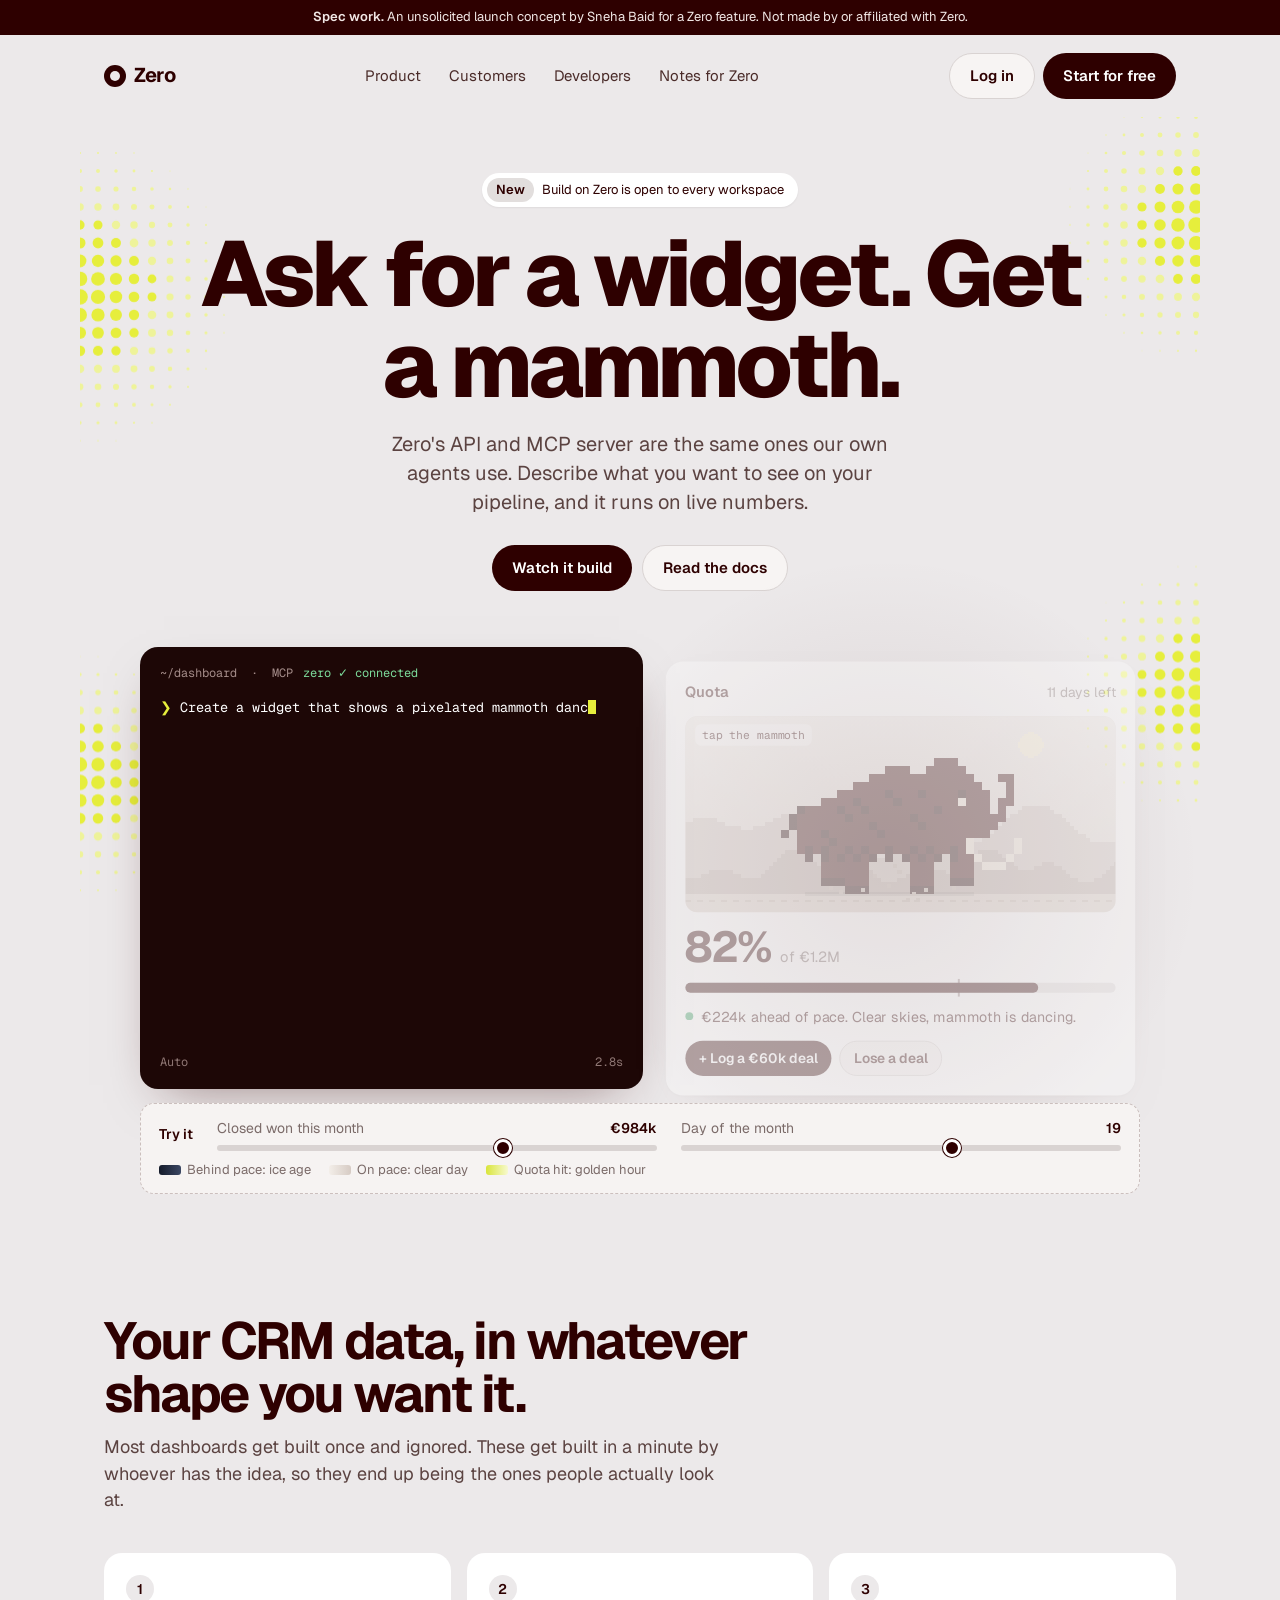
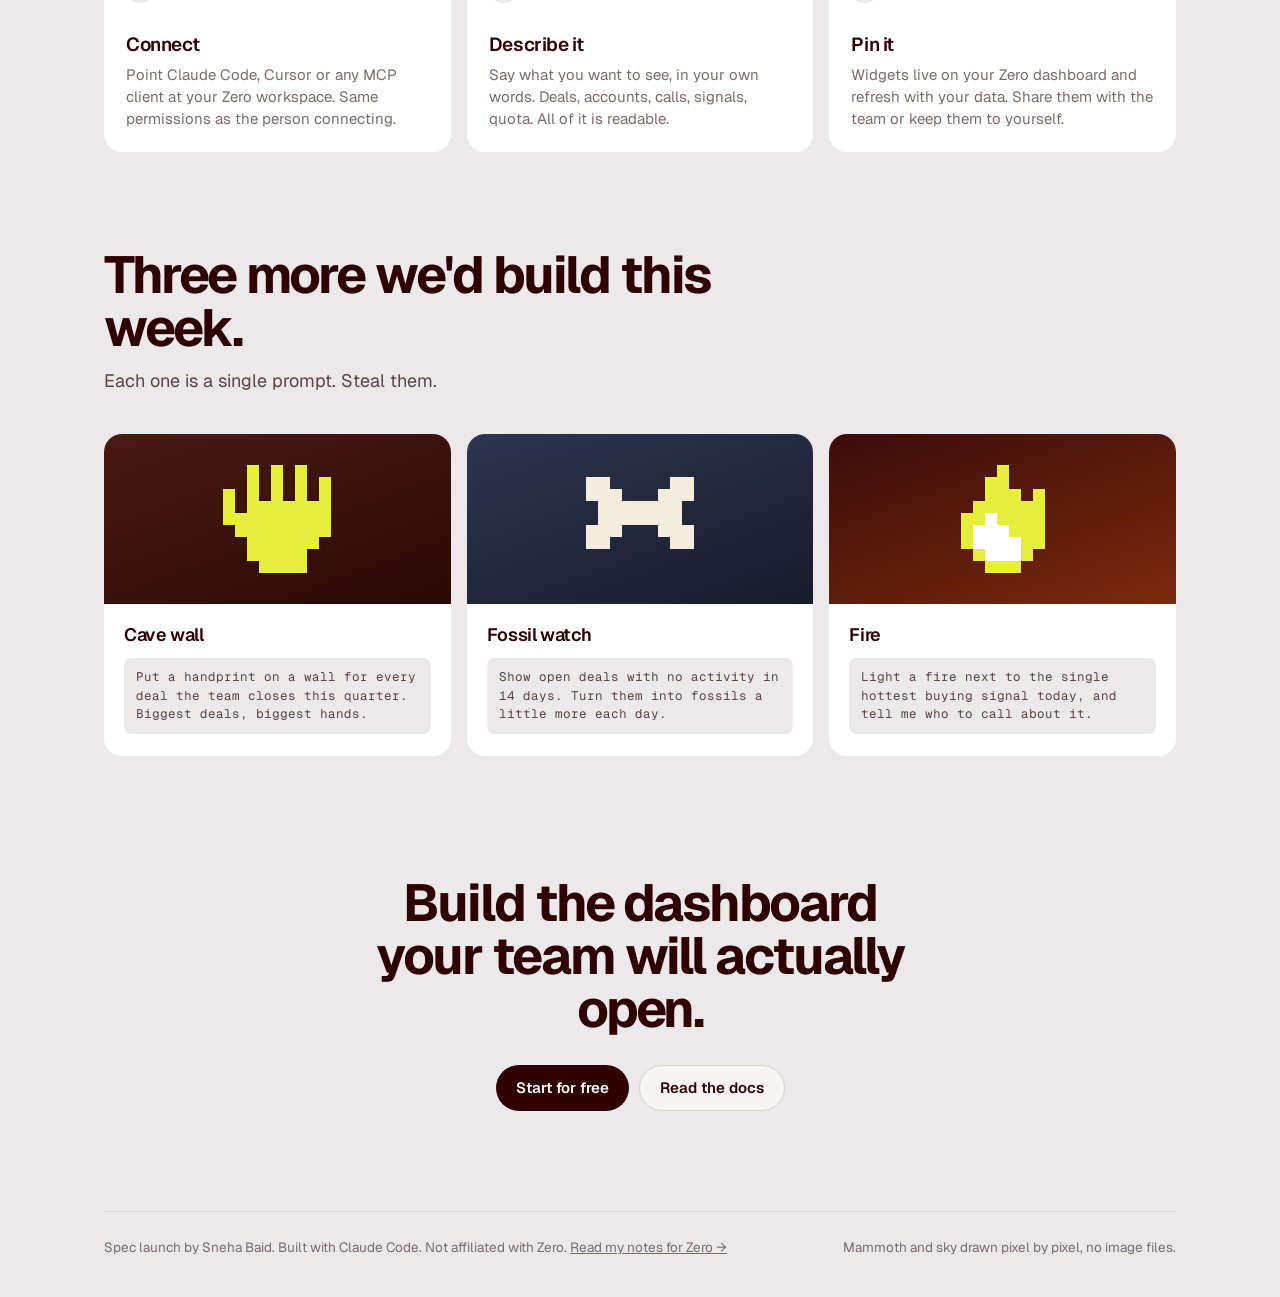
==== index.html @ 5573f895 "Build on Zero spec launch, notes page and brand-context kit Co-Authored-By: Claude Opus 5.5 <noreply" ====
<!doctype html>
<html lang="en">
<head>
<meta charset="utf-8">
<meta name="viewport" content="width=device-width, initial-scale=1">
<title>Build on Zero — spec launch</title>
<meta name="description" content="Unsolicited spec launch for Build on Zero by Sneha Baid. Not affiliated with Zero.">
<link rel="preconnect" href="https://fonts.googleapis.com">
<link rel="preconnect" href="https://fonts.gstatic.com" crossorigin>
<link href="https://fonts.googleapis.com/css2?family=Geist:wght@400;500;600;700;800&family=Geist+Mono:wght@400;500;700&display=swap" rel="stylesheet">
<link rel="stylesheet" href="brand-context/tokens.css">
<style>
  :root{
    --bg:var(--z-canvas,#ece9ea);
    --bg-deep:#e2dedd;
    --card:#ffffff;
    --ink:var(--z-brand-ink,#2e0000);
    --maroon:var(--z-brand-ink,#2e0000);
    --muted:#7b6b69;
    --line:#d9d3d2;
    --yellow:#e6ee3c;
    --green:#2f9e5b;
    --radius:18px;
    --glow:rgba(59,12,11,.10);
  }
  *{box-sizing:border-box;margin:0;padding:0}
  html{scroll-behavior:smooth}
  body{background:var(--bg);color:var(--ink);font-family:"Geist",system-ui,sans-serif;-webkit-font-smoothing:antialiased;line-height:1.45;overflow-x:hidden}
  a{color:inherit}
  .wrap{max-width:1120px;margin:0 auto;padding:0 24px}

  .spec{background:var(--maroon);color:#f1e7e5;font-size:13px;text-align:center;padding:8px 16px}
  .spec b{font-weight:600}

  nav{display:flex;align-items:center;justify-content:space-between;padding:18px 0}
  .logo{display:flex;align-items:center;gap:8px;font-weight:700;font-size:20px;letter-spacing:-.02em;text-decoration:none}
  .logo i{width:22px;height:22px;border-radius:50%;background:var(--ink);position:relative;display:inline-block}
  .logo i::after{content:"";position:absolute;inset:6px;border-radius:50%;background:var(--bg)}
  .nav-links{display:flex;gap:28px;font-size:15px;color:#4a2b29}
  .btn{display:inline-flex;align-items:center;gap:8px;border-radius:999px;padding:11px 20px;font-weight:600;font-size:15px;text-decoration:none;border:0;cursor:pointer;font-family:inherit;transition:transform .15s, background .2s}
  .btn:active{transform:scale(.97)}
  .btn:focus-visible{outline:3px solid var(--yellow);outline-offset:2px}
  .btn-dark{background:var(--maroon);color:#fff}
  .btn-dark:hover{background:#561614}
  .btn-light{background:#f7f4f3;color:var(--ink);border:1px solid var(--line)}
  .btn-sm{padding:8px 14px;font-size:14px}

  .hero{position:relative;padding:56px 0 24px;text-align:center}
  #dots{position:absolute;inset:0 -24px;width:calc(100% + 48px);height:100%;pointer-events:none;z-index:0}
  .hero > *:not(canvas){position:relative;z-index:1}
  .pill{display:inline-flex;gap:8px;align-items:center;background:#fff;border-radius:999px;padding:5px 14px 5px 5px;font-size:13px;box-shadow:0 1px 2px rgba(0,0,0,.06)}
  .pill span{background:var(--bg-deep);border-radius:999px;padding:3px 9px;font-weight:600}
  h1{font-size:clamp(44px,7.4vw,92px);line-height:.98;letter-spacing:-.045em;font-weight:800;margin:22px auto 0;max-width:14ch}
  .lede{font-size:clamp(17px,1.9vw,20px);color:#5b4341;max-width:40ch;margin:20px auto 0}
  .ctas{display:flex;gap:10px;justify-content:center;margin-top:28px;flex-wrap:wrap}

  /* demo */
  .demo{display:grid;grid-template-columns:1.05fr 1fr;gap:18px;margin:56px auto 0;max-width:1000px;text-align:left;position:relative}
  .demo::before{content:"";position:absolute;inset:-90px -60px;background:radial-gradient(closest-side at 72% 50%,var(--glow),transparent);z-index:-1;pointer-events:none}
  .term{background:#1d0706;color:#efe3e1;border-radius:var(--radius);padding:18px 20px;font-family:"Geist Mono",monospace;font-size:13.5px;min-height:360px;display:flex;flex-direction:column;box-shadow:0 20px 50px -24px rgba(59,12,11,.5)}
  .term-top{display:flex;align-items:center;gap:10px;color:#a48c89;font-size:12px;margin-bottom:16px}
  .term-top em{font-style:normal;color:#7ddc9b}
  .prompt{color:#fff;white-space:pre-wrap;min-height:4.5em}
  .prompt::before{content:"❯ ";color:var(--yellow)}
  .caret{display:inline-block;width:8px;height:1.05em;background:var(--yellow);vertical-align:-2px;animation:blink 1s steps(1) infinite}
  @keyframes blink{50%{opacity:0}}
  .steps{list-style:none;margin-top:14px;color:#c9b6b3}
  .steps li{opacity:0;transform:translateY(4px);transition:all .3s;padding:3px 0}
  .steps li.on{opacity:1;transform:none}
  .steps li::before{content:"✓  ";color:#7ddc9b}
  .steps li.think::before{content:"·  ";color:#a48c89}
  .term-foot{margin-top:auto;color:#8f7774;font-size:12px;padding-top:16px;display:flex;justify-content:space-between}

  .widget{background:var(--card);border-radius:var(--radius);padding:20px;display:flex;flex-direction:column;gap:14px;box-shadow:0 1px 2px rgba(0,0,0,.05),0 20px 50px -30px rgba(59,12,11,.35);opacity:.3;transform:translateY(10px) scale(.98);transition:opacity .6s, transform .6s cubic-bezier(.2,.8,.2,1)}
  .widget.on{opacity:1;transform:none}
  .w-head{display:flex;justify-content:space-between;align-items:baseline;font-size:14px;color:var(--muted)}
  .w-head b{color:var(--ink);font-weight:600;font-size:15px}
  .stage{border-radius:12px;height:200px;position:relative;overflow:hidden;cursor:pointer;outline:none;background:#e7dfd8}
  .stage:focus-visible{box-shadow:0 0 0 3px var(--yellow)}
  #scene{image-rendering:pixelated;width:100%;height:100%;display:block}
  .toot{position:absolute;font-family:"Geist Mono",monospace;font-weight:700;font-size:13px;background:#fff;color:var(--ink);padding:4px 8px;border:2px solid var(--ink);box-shadow:3px 3px 0 var(--ink);pointer-events:none;opacity:0;transform:translate(-50%,6px) scale(.8);transition:opacity .15s, transform .2s cubic-bezier(.3,1.6,.5,1);white-space:nowrap}
  .toot.show{opacity:1;transform:translate(-50%,0) scale(1)}
  .hint{position:absolute;left:10px;top:8px;font-size:11.5px;font-family:"Geist Mono",monospace;padding:3px 7px;border-radius:6px;background:rgba(255,255,255,.7);color:var(--ink);pointer-events:none;transition:opacity .4s}
  .nums{display:flex;align-items:baseline;gap:10px}
  .big{font-size:44px;font-weight:700;letter-spacing:-.04em;line-height:1;font-variant-numeric:tabular-nums}
  .of{color:var(--muted);font-size:15px}
  .bar{height:10px;background:var(--bg-deep);border-radius:99px;position:relative}
  .bar-fill{height:100%;border-radius:99px;background:var(--maroon);width:0;transition:width .5s cubic-bezier(.2,.8,.2,1)}
  .bar-fill.hit{background:linear-gradient(90deg,var(--maroon) 55%,#c9d12e)}
  .bar-pace{position:absolute;top:-4px;bottom:-4px;width:2px;background:var(--ink);opacity:.45;transition:left .3s}
  .status{font-size:14.5px;display:flex;align-items:center;gap:8px}
  .status i{width:8px;height:8px;border-radius:50%;background:var(--green);flex:none;transition:background .3s}
  .status.behind i{background:#6f7fa8}
  .status.hit i{background:var(--yellow);box-shadow:0 0 0 3px #f8fbc9}
  .w-actions{display:flex;gap:8px;flex-wrap:wrap}

  .try{max-width:1000px;margin:14px auto 0;background:#f6f3f2;border:1px dashed #cbbfbd;border-radius:14px;padding:14px 18px;display:grid;grid-template-columns:auto 1fr 1fr;gap:10px 24px;align-items:center;text-align:left;font-size:14px}
  .try strong{font-weight:600}
  .try label{display:flex;flex-direction:column;gap:6px;color:var(--muted)}
  .try label span{display:flex;justify-content:space-between}
  .try output{color:var(--ink);font-weight:600}
  input[type=range]{-webkit-appearance:none;appearance:none;width:100%;height:6px;border-radius:99px;background:var(--line);outline:none}
  input[type=range]::-webkit-slider-thumb{-webkit-appearance:none;width:18px;height:18px;border-radius:50%;background:var(--maroon);cursor:pointer;border:3px solid #fff;box-shadow:0 0 0 1px var(--maroon)}
  input[type=range]::-moz-range-thumb{width:14px;height:14px;border-radius:50%;background:var(--maroon);cursor:pointer;border:3px solid #fff}
  input[type=range]:focus-visible{box-shadow:0 0 0 3px var(--yellow)}
  .legend{grid-column:1/-1;display:flex;gap:18px;flex-wrap:wrap;color:var(--muted);font-size:13px}
  .legend span{display:inline-flex;align-items:center;gap:6px}
  .legend i{width:22px;height:10px;border-radius:3px;display:inline-block}

  section{padding:96px 0 0}
  h2{font-size:clamp(32px,4.4vw,52px);letter-spacing:-.04em;line-height:1.02;font-weight:700;max-width:18ch}
  .sub{color:#5b4341;font-size:18px;max-width:52ch;margin-top:14px}

  .how{display:grid;grid-template-columns:repeat(3,1fr);gap:16px;margin-top:40px}
  .how div{background:var(--card);border-radius:var(--radius);padding:22px}
  .how .n{display:inline-grid;place-items:center;width:28px;height:28px;border-radius:50%;background:var(--bg);font-weight:600;font-size:14px;margin-bottom:28px}
  .how h3{font-size:19px;letter-spacing:-.02em;font-weight:600}
  .how p{color:var(--muted);margin-top:6px;font-size:15px}

  .ideas{display:grid;grid-template-columns:repeat(3,1fr);gap:16px;margin-top:40px}
  .idea{background:var(--card);border-radius:var(--radius);overflow:hidden;display:flex;flex-direction:column;transition:transform .25s cubic-bezier(.2,.8,.2,1), box-shadow .25s}
  .idea:hover{transform:translateY(-4px);box-shadow:0 18px 40px -24px rgba(59,12,11,.45)}
  .idea .pic{height:170px;display:grid;place-items:center;transition:background .4s}
  .idea:nth-child(1) .pic{background:linear-gradient(160deg,#4a1a14,#2a0806)}
  .idea:nth-child(2) .pic{background:linear-gradient(160deg,#2e3550,#171b2b)}
  .idea:nth-child(3) .pic{background:linear-gradient(160deg,#3b0c0b,#7a2a0c)}
  .idea:hover .pic canvas{transform:scale(1.12) rotate(-4deg)}
  .idea canvas{image-rendering:pixelated;width:108px;height:108px;transition:transform .35s cubic-bezier(.3,1.6,.5,1)}
  .idea .txt{padding:18px 20px 22px}
  .idea h3{font-size:18px;letter-spacing:-.02em;font-weight:600}
  .idea code{display:block;margin-top:10px;font-family:"Geist Mono",monospace;font-size:12.5px;color:#5b4341;background:var(--bg);border-radius:8px;padding:10px 12px;line-height:1.5}

  .close{text-align:center;padding:120px 0 100px}
  .close h2{margin:0 auto;max-width:16ch}
  .close .ctas{margin-top:30px}

  footer{border-top:1px solid var(--line);padding:26px 0 40px;font-size:13.5px;color:var(--muted);display:flex;justify-content:space-between;gap:16px;flex-wrap:wrap}

  @media (max-width:860px){
    .nav-links{display:none}
    .demo{grid-template-columns:1fr}
    .term{min-height:0}
    .try{grid-template-columns:1fr}
    .how,.ideas{grid-template-columns:1fr}
    section{padding-top:72px}
  }
  @media (max-width:480px){
    .wrap{padding:0 16px}
    nav .btn-light{display:none}
    .stage{height:180px}
  }
  @media (prefers-reduced-motion:reduce){
    *{animation:none!important;transition:none!important}
  }
</style>
</head>
<body>

<div class="spec"><b>Spec work.</b> An unsolicited launch concept by Sneha Baid for a Zero feature. Not made by or affiliated with Zero.</div>

<div class="wrap">
  <nav>
    <a class="logo" href="#"><i></i>Zero</a>
    <div class="nav-links"><span>Product</span><span>Customers</span><span>Developers</span><a href="ideas.html" style="text-decoration:none">Notes for Zero</a></div>
    <div style="display:flex;gap:8px"><a class="btn btn-light" href="#">Log in</a><a class="btn btn-dark" href="#">Start for free</a></div>
  </nav>

  <header class="hero" id="hero">
    <canvas id="dots" aria-hidden="true"></canvas>
    <div class="pill"><span>New</span> Build on Zero is open to every workspace</div>
    <h1>Ask for a widget. Get a mammoth.</h1>
    <p class="lede">Zero's API and MCP server are the same ones our own agents use. Describe what you want to see on your pipeline, and it runs on live numbers.</p>
    <div class="ctas"><a class="btn btn-dark" href="#demo">Watch it build</a><a class="btn btn-light" href="#how">Read the docs</a></div>

    <div class="demo" id="demo">
      <div class="term" aria-label="Prompt being typed into a coding agent connected to Zero">
        <div class="term-top">~/dashboard &nbsp;·&nbsp; MCP <em>zero ✓ connected</em></div>
        <div class="prompt" id="prompt"><span id="typed"></span><span class="caret"></span></div>
        <ul class="steps" id="steps">
          <li class="think">Thinking</li>
          <li>Read this month's quota from Zero</li>
          <li>Pulled closed-won deals for November</li>
          <li>Worked out pace for day 19 of 30</li>
          <li>Drew a mammoth, lit the sky by pace</li>
          <li>Pinned widget to your dashboard</li>
        </ul>
        <div class="term-foot"><span>Auto</span><span id="elapsed">0.0s</span></div>
      </div>

      <div class="widget" id="widget" role="group" aria-label="Quota widget">
        <div class="w-head"><b>Quota</b><span id="daysLeft">11 days left</span></div>
        <div class="stage" id="stage" role="button" tabindex="0" aria-label="Pixel mammoth. Press to make it trumpet.">
          <canvas id="scene" width="200" height="100"></canvas>
          <div class="toot" id="toot">TOOT!</div>
          <div class="hint" id="hint">tap the mammoth</div>
        </div>
        <div class="nums"><span class="big" id="pct">82%</span><span class="of">of €1.2M</span></div>
        <div class="bar"><div class="bar-fill" id="fill"></div><div class="bar-pace" id="pace" title="Where you should be today"></div></div>
        <div class="status" id="status" aria-live="polite"><i></i><span id="statusText"></span></div>
        <div class="w-actions">
          <button class="btn btn-dark btn-sm" id="deal">+ Log a €60k deal</button>
          <button class="btn btn-light btn-sm" id="reset">Lose a deal</button>
        </div>
      </div>
    </div>

    <div class="try">
      <strong>Try it</strong>
      <label><span>Closed won this month <output id="wonOut">€984k</output></span><input type="range" id="won" min="0" max="1500" step="12" value="984"></label>
      <label><span>Day of the month <output id="dayOut">19</output></span><input type="range" id="day" min="1" max="30" value="19"></label>
      <div class="legend">
        <span><i style="background:linear-gradient(90deg,#141a2a,#3b4763)"></i>Behind pace: ice age</span>
        <span><i style="background:linear-gradient(90deg,#f3eee9,#d6cbc4)"></i>On pace: clear day</span>
        <span><i style="background:linear-gradient(90deg,#d9e53a,#f7f9cf)"></i>Quota hit: golden hour</span>
      </div>
    </div>
  </header>

  <section id="how">
    <h2>Your CRM data, in whatever shape you want it.</h2>
    <p class="sub">Most dashboards get built once and ignored. These get built in a minute by whoever has the idea, so they end up being the ones people actually look at.</p>
    <div class="how">
      <div><span class="n">1</span><h3>Connect</h3><p>Point Claude Code, Cursor or any MCP client at your Zero workspace. Same permissions as the person connecting.</p></div>
      <div><span class="n">2</span><h3>Describe it</h3><p>Say what you want to see, in your own words. Deals, accounts, calls, signals, quota. All of it is readable.</p></div>
      <div><span class="n">3</span><h3>Pin it</h3><p>Widgets live on your Zero dashboard and refresh with your data. Share them with the team or keep them to yourself.</p></div>
    </div>
  </section>

  <section>
    <h2>Three more we'd build this week.</h2>
    <p class="sub">Each one is a single prompt. Steal them.</p>
    <div class="ideas">
      <div class="idea"><div class="pic"><canvas data-sprite="hand" width="9" height="9"></canvas></div><div class="txt"><h3>Cave wall</h3><code>Put a handprint on a wall for every deal the team closes this quarter. Biggest deals, biggest hands.</code></div></div>
      <div class="idea"><div class="pic"><canvas data-sprite="bone" width="9" height="9"></canvas></div><div class="txt"><h3>Fossil watch</h3><code>Show open deals with no activity in 14 days. Turn them into fossils a little more each day.</code></div></div>
      <div class="idea"><div class="pic"><canvas data-sprite="fire" width="9" height="9"></canvas></div><div class="txt"><h3>Fire</h3><code>Light a fire next to the single hottest buying signal today, and tell me who to call about it.</code></div></div>
    </div>
  </section>

  <div class="close">
    <h2>Build the dashboard your team will actually open.</h2>
    <div class="ctas"><a class="btn btn-dark" href="#">Start for free</a><a class="btn btn-light" href="#">Read the docs</a></div>
  </div>

  <footer>
    <span>Spec launch by Sneha Baid. Built with Claude Code. Not affiliated with Zero. <a href="ideas.html">Read my notes for Zero →</a></span>
    <span>Mammoth and sky drawn pixel by pixel, no image files.</span>
  </footer>
</div>

<script>
(() => {
  const reduce = matchMedia('(prefers-reduced-motion: reduce)').matches;

  /* ---------- colour helpers ---------- */
  const hx = h => [1,3,5].map(i => parseInt(h.slice(i,i+2),16));
  const mix = (a,b,t) => a.map((v,i) => Math.round(v + (b[i]-v)*t));
  const css = (c,a=1) => a===1 ? `rgb(${c})` : `rgba(${c},${a})`;
  const clamp = (v,a,b) => Math.max(a, Math.min(b, v));

  // three grades: ice age (behind), clear day (on pace), golden hour (quota hit)
  const GRADES = [
    {skyT:'#121828', skyB:'#3b4763', far:'#56638a', near:'#232c47', ground:'#dfe5ee', groundD:'#b9c3d4', M:'#5b3b47', D:'#382331', T:'#c9d0dc', E:'#e9eef6', glow:'#4a5a8c', ga:.38},
    {skyT:'#f3eee9', skyB:'#e4dbd3', far:'#d3c7c0', near:'#bfb0a8', ground:'#ddd2c8', groundD:'#c7b9ad', M:'#3b0c0b', D:'#220504', T:'#f4ecdc', E:'#f4ecdc', glow:'#3b0c0b', ga:.10},
    {skyT:'#d4e035', skyB:'#f8faD4', far:'#c0ca38', near:'#a2ab27', ground:'#efe9c6', groundD:'#d8d09c', M:'#3b0c0b', D:'#1c0403', T:'#fffbe8', E:'#fffbe8', glow:'#e6ee3c', ga:.5}
  ].map(g => Object.fromEntries(Object.entries(g).map(([k,v]) => [k, typeof v==='string' ? hx(v) : v])));
  function gradeAt(g){
    const i = g < 1 ? 0 : 1, t = clamp(g - i, 0, 1), A = GRADES[i], B = GRADES[i+1], o = {};
    for(const k in A) o[k] = typeof A[k]==='number' ? A[k] + (B[k]-A[k])*t : mix(A[k], B[k], t);
    return o;
  }

  /* ---------- mammoth sprite ---------- */
  const W = 30, H = 20;
  const BODY = [
    "...................MMM",
    ".............MMM..MMMMM",
    "...........MMMMMMMMMMMMM",
    ".........MMMMMMMMMMMMMMMM",
    ".......MMMMMMMMMMMMMMMMMMM",
    ".....MMMMMMMMMMMMMMMMMMMMM",
    "...MMMMMMMMMMMMMMMMMMMMMMM",
    "..MMMMMMMMMMMMMMMMMMMMMMMM",
    "..MMMMMMMMMMMMMMMMMMMMMMMM",
    "..MMMMMMMMMMMMMMMMMMMMMMM",
    "..MMMMMMMMMMMMMMMMMMMMMM",
    "..MDMDMMDMDMMDMMDMDMMDM",
  ];
  const HAIR = [[5,9],[6,10],[4,13],[5,14],[6,7],[7,8],[7,16],[8,17],[4,17],[8,11],[9,12],[6,19],[9,5],[10,6]];
  const FRINGE = [3,5,7,9,11,13,15,17,19,21];
  const TRUNK = {
    down:[[9,24],[9,25],[10,24],[10,25],[11,24],[11,25],[12,25],[13,25],[14,25],[15,25],[15,26],[14,27]],
    up:[[9,24],[9,25],[8,25],[8,26],[7,26],[7,27],[6,27],[5,27],[5,28],[4,28],[3,28],[2,28],[2,27]],
    sad:[[9,24],[9,25],[10,24],[10,25],[11,24],[11,25],[12,25],[13,25],[14,25],[15,25],[16,25],[16,26]]
  };
  const TUSK = [[10,23],[11,23],[12,24],[13,25],[13,26],[13,27],[12,28],[11,29],[10,29]];
  const LEGS = [4,8,16,20];

  function frame(mode, f, trumpet){
    const g = Array.from({length:H}, () => Array(W).fill('.'));
    const set = (r,c,v) => { if(r>=0&&r<H&&c>=0&&c<W) g[r][c]=v; };
    const moving = mode!=='rest' || trumpet;
    LEGS.forEach((c,i) => {
      const lifted = moving && ((f===0 && (i===0||i===3)) || (f===2 && (i===1||i===2)));
      const bottom = lifted ? 15 : 16, shift = lifted ? 1 : 0;
      for(let r=12;r<=bottom;r++) for(let k=0;k<3;k++) set(r, c+k+shift, r===bottom?'D':'M');
    });
    BODY.forEach((row,r) => [...row].forEach((ch,c) => { if(ch!=='.') set(r,c,ch); }));
    HAIR.forEach(([r,c]) => set(r,c,'D'));
    FRINGE.forEach(c => set(12,c,'D'));
    set(6,2,'D'); set(7,1,'D'); set(8,1,'D'); set(9,0,'D');
    const t = trumpet ? TRUNK.up : mode==='rest' ? TRUNK.sad : (f===0||f===2) ? TRUNK.up : TRUNK.down;
    t.forEach(([r,c]) => set(r,c,'M'));
    TUSK.forEach(([r,c]) => set(r,c,'T'));
    if(mode==='rest' && !trumpet){ set(5,21,'D'); set(5,22,'D'); }
    else { set(5,22,'E'); set(4,22,'D'); }
    return g;
  }

  /* ---------- scene ---------- */
  const stage = document.getElementById('stage'), cv = document.getElementById('scene'), ctx = cv.getContext('2d');
  const tootEl = document.getElementById('toot'), hint = document.getElementById('hint');
  const CELL = 4;
  let SW = 200, SH = 100, GY = 90, mx = 0, mxT = 0;
  let mode = 'dance', fi = 0, last = 0, g = 1, gT = 1;
  let dust = [], snow = [], coins = [], sparks = [], trumpetAt = -1e9;
  const STARS = Array.from({length:40}, (_,i) => ({x:(i*73.13)%1, y:((i*41.7)%1)*.55, p:i*1.7}));

  function resize(){
    const r = stage.getBoundingClientRect();
    SW = Math.max(120, Math.round(r.width/2)); SH = Math.max(70, Math.round(r.height/2));
    cv.width = SW; cv.height = SH; GY = SH - 9;
  }
  new ResizeObserver(() => { resize(); draw(performance.now()); }).observe(stage);
  let sceneOn = true;
  new IntersectionObserver(es => { sceneOn = es[0].isIntersecting; }).observe(stage);
  resize();

  const ridge = (x, a, b, c, d, e) => Math.round((a + b*Math.sin(x*c) + d*Math.sin(x*e + 1.3)) / 2) * 2;
  function pixDisc(cx, cy, r, col){
    ctx.fillStyle = col;
    for(let y=-r;y<=r;y++) for(let x=-r;x<=r;x++) if(x*x+y*y <= r*r+r*.6) ctx.fillRect(Math.round(cx+x), Math.round(cy+y), 1, 1);
  }
  const mammothX = () => Math.round(SW/2 - 15*CELL);
  const mammothTop = () => GY - 17*CELL;

  function draw(t){
    const G = gradeAt(g);
    // sky
    const sky = ctx.createLinearGradient(0,0,0,GY);
    sky.addColorStop(0, css(G.skyT)); sky.addColorStop(1, css(G.skyB));
    ctx.fillStyle = sky; ctx.fillRect(0,0,SW,SH);
    // stars
    const night = clamp(1-g, 0, 1);
    if(night > .02) STARS.forEach(s => { const a = night * (.5 + .5*Math.sin(t/500 + s.p)); ctx.fillStyle = `rgba(255,255,255,${a})`; ctx.fillRect(Math.round(s.x*SW), Math.round(s.y*SH), 1, 1); });
    // moon / sun
    const bx = SW*.8 - mx*2, by = 14 + 8*night - (g>1 ? (g-1)*4 : 0);
    if(night > .02){ ctx.globalAlpha = night; pixDisc(bx, by, 6, '#eef2f8'); ctx.fillStyle='#c9d0dc'; ctx.fillRect(Math.round(bx-2),Math.round(by-1),2,2); ctx.fillRect(Math.round(bx+2),Math.round(by+2),1,1); ctx.globalAlpha = 1; }
    const day = clamp(g, 0, 1), gold = clamp(g-1, 0, 1);
    if(day > .02){
      ctx.globalAlpha = day;
      if(gold > .02){
        ctx.fillStyle = `rgba(255,255,255,${.5*gold})`;
        for(let k=0;k<12;k++){ const a = k/12*Math.PI*2 + t/2400, rr = 11 + 2*Math.sin(t/300+k); ctx.fillRect(Math.round(bx+Math.cos(a)*rr), Math.round(by+Math.sin(a)*rr), 2, 2); }
      }
      pixDisc(bx, by, 6 + 2*gold, gold > .5 ? '#ffffff' : '#fff6d8');
      ctx.globalAlpha = 1;
    }
    // golden halftone burst behind mammoth
    if(gold > .02){
      const cx = SW/2, cy = mammothTop() + 30;
      for(let y=2;y<GY;y+=6) for(let x=2;x<SW;x+=6){
        const d = Math.hypot(x-cx, y-cy), r = (2.6 - d/38 + Math.sin(t/170 - d/9)*.8) * gold;
        if(r > .35){ ctx.fillStyle = 'rgba(255,255,255,.75)'; ctx.fillRect(Math.round(x-r), Math.round(y-r), Math.ceil(r*2), Math.ceil(r*2)); }
      }
    }
    // mountains with parallax
    ctx.fillStyle = css(G.far);
    for(let x=0;x<SW;x+=2){ const h = ridge(x + mx*4, 30, 9, .045, 6, .11); ctx.fillRect(x, GY-h, 2, h); }
    // snow caps on far ridge at night
    if(night > .3){ ctx.fillStyle = `rgba(233,238,246,${(night-.3)*1.2})`; for(let x=0;x<SW;x+=2){ const h = ridge(x + mx*4, 30, 9, .045, 6, .11); if(h > 34) ctx.fillRect(x, GY-h, 2, 2); } }
    ctx.fillStyle = css(G.near);
    for(let x=0;x<SW;x+=2){ const h = ridge(x + mx*9 + 50, 14, 5, .07, 4, .19); ctx.fillRect(x, GY-h, 2, h); }
    // ground
    ctx.fillStyle = css(G.ground); ctx.fillRect(0, GY, SW, SH-GY);
    ctx.fillStyle = css(G.groundD); for(let x=(Math.round(-mx*12)%6+6)%6;x<SW;x+=6) ctx.fillRect(x, GY+3, 3, 1);

    // mammoth
    const now = t, tp = (now - trumpetAt) / 700, trumpet = tp >= 0 && tp < 1;
    const grid = frame(mode, trumpet ? (Math.floor(tp*6)%2 ? 2 : 0) : fi, trumpet);
    const bob = trumpet ? -Math.round(Math.sin(tp*Math.PI)*6) : (mode!=='rest' ? (fi%2) : (Math.sin(t/700) > 0 ? 1 : 0));
    const ox = mammothX(), oy = mammothTop() + bob;
    // shadow
    ctx.fillStyle = 'rgba(0,0,0,.12)'; ctx.fillRect(ox+3*CELL, GY-1, 21*CELL, 2);
    const pal = {M:css(G.M), D:css(G.D), T:css(G.T), E:css(G.E)};
    for(let r=0;r<H;r++) for(let c=0;c<W;c++){ const v = grid[r][c]; if(v==='.') continue; ctx.fillStyle = pal[v]; ctx.fillRect(ox + c*CELL, oy + r*CELL, CELL, CELL); }
    // rim light: warm on golden, cool on night
    const rim = gold > .02 ? `rgba(255,251,200,${.7*gold})` : night > .2 ? `rgba(180,200,240,${.5*night})` : null;
    if(rim){ ctx.fillStyle = rim; for(let c=0;c<W;c++){ for(let r=0;r<12;r++){ if(grid[r][c]==='M'||grid[r][c]==='D'){ ctx.fillRect(ox+c*CELL, oy+r*CELL, CELL, 1); break; } } } }

    // particles
    dust = dust.filter(p => (p.life -= 1) > 0);
    dust.forEach(p => { p.x += p.vx; p.y += p.vy; p.vy += .04; ctx.fillStyle = css(gold > .5 ? [255,255,255] : G.groundD); ctx.fillRect(Math.round(p.x), Math.round(p.y), 2, 2); });
    snow.forEach(s => { s.y += s.v; s.x += Math.sin(t/600 + s.p)*.15 - mx*.05; });
    snow = snow.filter(s => s.y < GY);
    ctx.fillStyle = `rgba(255,255,255,${.9*clamp(night*1.3,0,1)})`;
    snow.forEach(s => ctx.fillRect(Math.round(s.x), Math.round(s.y), s.s, s.s));
    coins.forEach(c => {
      const p = clamp((t - c.t0) / 520, 0, 1); c.y = -6 + (mammothTop() + 2*CELL + 6) * p * p;
      ctx.fillStyle = '#8a8f16'; ctx.fillRect(Math.round(c.x)-3, Math.round(c.y)-3, 6, 6);
      ctx.fillStyle = '#e6ee3c'; ctx.fillRect(Math.round(c.x)-2, Math.round(c.y)-3, 4, 6); ctx.fillRect(Math.round(c.x)-3, Math.round(c.y)-2, 6, 4);
      ctx.fillStyle = '#fffbe0'; ctx.fillRect(Math.round(c.x)-1, Math.round(c.y)-2, 1, 2);
    });
    const landY = mammothTop() + 2*CELL;
    coins = coins.filter(c => { if(c.y >= landY){ c.done(); burst(c.x, landY, '#e6ee3c', 14); return false; } return true; });
    sparks = sparks.filter(p => (p.life -= 1) > 0);
    sparks.forEach(p => { p.x += p.vx; p.y += p.vy; p.vy += .06; ctx.fillStyle = p.c; ctx.fillRect(Math.round(p.x), Math.round(p.y), 2, 2); });
  }

  function burst(x, y, c, n){ for(let i=0;i<n;i++){ const a = Math.random()*Math.PI*2, v = .6 + Math.random()*1.6; sparks.push({x, y, vx:Math.cos(a)*v, vy:Math.sin(a)*v - 1, life:30 + Math.random()*20, c}); } }

  function tick(t){
    const speed = mode==='hit' ? 130 : mode==='dance' ? 190 : 900;
    if(t - last > speed){
      last = t; fi = (fi+1)%4;
      if(mode!=='rest' && (fi===1||fi===3)) for(let i=0;i<(mode==='hit'?5:3);i++) dust.push({x:mammothX() + (4+Math.random()*20)*CELL, y:GY-1, vx:(Math.random()-.5)*1.4, vy:-Math.random()*1.4, life:22});
    }
    const dt = Math.min(1000, t - (tick.prev || t)); tick.prev = t;
    g += (gT - g) * (1 - Math.exp(-dt/280)); mx += (mxT - mx) * (1 - Math.exp(-dt/180));
    const night = clamp(1-g, 0, 1);
    if(Math.random() < night*1.4) snow.push({x:Math.random()*SW, y:-2, v:.25 + Math.random()*.45, s:Math.random()<.25?2:1, p:Math.random()*9});
    if(sceneOn){ applyGlow(); draw(t); }
    requestAnimationFrame(tick);
  }

  function applyGlow(){
    const G = gradeAt(g);
    document.documentElement.style.setProperty('--glow', css(G.glow, G.ga));
  }

  /* ---------- quota logic ---------- */
  const QUOTA = 1200, DAYS = 30;
  const won = document.getElementById('won'), day = document.getElementById('day');
  const pctEl = document.getElementById('pct');
  let shownPct = 82;
  function update(){
    const w = +won.value, d = +day.value;
    const pct = w / QUOTA, pace = d / DAYS, expected = QUOTA * pace, ratio = expected ? w/expected : 1;
    document.getElementById('wonOut').textContent = w>=1000 ? '€'+(w/1000).toFixed(2).replace(/0$/,'')+'M' : '€'+w+'k';
    document.getElementById('dayOut').textContent = d;
    const fill = document.getElementById('fill');
    fill.style.width = Math.min(100,pct*100)+'%';
    fill.classList.toggle('hit', pct >= 1);
    document.getElementById('pace').style.left = (pace*100)+'%';
    const left = DAYS - d;
    document.getElementById('daysLeft').textContent = left===0 ? 'Last day' : left + (left===1?' day left':' days left');
    const st = document.getElementById('status'), tx = document.getElementById('statusText');
    st.className = 'status';
    if(pct >= 1){ mode='hit'; gT = 2; st.classList.add('hit'); tx.textContent = 'Quota hit. Golden hour. The mammoth has lost all composure.'; }
    else if(w >= expected){ mode='dance'; gT = 1; tx.textContent = `€${Math.round(w-expected)}k ahead of pace. Clear skies, mammoth is dancing.`; }
    else { mode='rest'; gT = clamp((ratio - .55) / .45, 0, .85); st.classList.add('behind'); tx.textContent = `€${Math.round(expected-w)}k behind pace. Ice age. Mammoth is waiting for a deal.`; }
    stage.setAttribute('aria-label', `Pixel mammoth, ${mode==='rest'?'resting in the snow':mode==='hit'?'dancing in golden light':'dancing'}. Press to make it trumpet.`);
    countTo(Math.round(pct*100));
    if(reduce){ g = gT; applyGlow(); draw(performance.now()); }
  }
  let countRaf;
  function countTo(target){
    cancelAnimationFrame(countRaf);
    if(reduce){ shownPct = target; pctEl.textContent = target+'%'; return; }
    const step = () => { shownPct += (target - shownPct) * .18; if(Math.abs(target-shownPct) < .5) shownPct = target; pctEl.textContent = Math.round(shownPct)+'%'; if(shownPct !== target) countRaf = requestAnimationFrame(step); };
    step();
  }
  won.addEventListener('input', update); day.addEventListener('input', update);

  /* ---------- interactions ---------- */
  let tootTimer;
  function toot(text){
    trumpetAt = performance.now();
    tootEl.textContent = text;
    const sr = stage.getBoundingClientRect();
    tootEl.style.left = ((mammothX() + 28*CELL) / SW * 100) + '%';
    tootEl.style.top = Math.max(4, (mammothTop() - 6) / SH * sr.height - 10) + 'px';
    tootEl.classList.add('show'); clearTimeout(tootTimer);
    tootTimer = setTimeout(() => tootEl.classList.remove('show'), 900);
    burst(mammothX() + 28*CELL, mammothTop() + 2*CELL, gradeAt(g).ga > .3 && g < .5 ? '#eef2f8' : '#e6ee3c', 8);
    hint.style.opacity = 0;
    if(reduce) draw(performance.now());
  }
  const TOOTS = ['TOOT!', 'PAWOOO', 'toot toot', 'ROOOO'];
  let tn = 0;
  stage.addEventListener('click', () => toot(TOOTS[tn++ % TOOTS.length]));
  stage.addEventListener('keydown', e => { if(e.key==='Enter' || e.key===' '){ e.preventDefault(); toot(TOOTS[tn++ % TOOTS.length]); } });
  stage.addEventListener('pointermove', e => { const r = stage.getBoundingClientRect(); mxT = ((e.clientX - r.left) / r.width - .5) * 2; });
  stage.addEventListener('pointerleave', () => mxT = 0);

  document.getElementById('deal').addEventListener('click', () => {
    const commit = () => { won.value = Math.min(1500, +won.value + 60); update(); toot('+€60k'); };
    if(reduce){ commit(); return; }
    coins.push({x: mammothX() + 13*CELL + (Math.random()-.5)*20, y:-6, t0:performance.now(), done:commit});
    setTimeout(() => { coins = coins.filter(c => { if(c.t0 < performance.now() - 900){ c.done(); return false; } return true; }); }, 1000); // safety if frames stall
  });
  document.getElementById('reset').addEventListener('click', () => {
    won.value = Math.max(0, +won.value - 60); update();
    burst(mammothX() + 15*CELL, mammothTop(), '#9aa6c4', 10);
  });

  /* ---------- terminal typing ---------- */
  const PROMPT = "Create a widget that shows a pixelated mammoth dancing if I'm hitting my quota this month";
  const typed = document.getElementById('typed'), steps = [...document.querySelectorAll('#steps li')];
  const widget = document.getElementById('widget'), elapsed = document.getElementById('elapsed');
  let started = false;
  function run(){
    if(started) return; started = true;
    if(reduce){ typed.textContent = PROMPT; steps.forEach(s=>s.classList.add('on')); widget.classList.add('on'); elapsed.textContent='9.4s'; return; }
    let i = 0; const t0 = performance.now();
    const clock = setInterval(()=>{ elapsed.textContent = ((performance.now()-t0)/1000).toFixed(1)+'s'; }, 100);
    const type = setInterval(() => {
      typed.textContent = PROMPT.slice(0, ++i);
      if(i >= PROMPT.length){
        clearInterval(type);
        steps.forEach((s,k) => setTimeout(() => {
          s.classList.add('on');
          if(k===steps.length-1){ widget.classList.add('on'); clearInterval(clock); }
        }, 500 + k*650));
      }
    }, 28);
  }
  const io = new IntersectionObserver(es => es.forEach(e => { if(e.isIntersecting) run(); }), {threshold:.35});
  io.observe(document.getElementById('demo'));
  setTimeout(run, 4000); // fallback if the observer never fires

  /* ---------- small sprites ---------- */
  const C = {Y:'#e6ee3c', O:'#ffffff', T:'#f4ecdc'};
  const SPR = {
    hand:["..Y.Y.Y..","..Y.Y.Y.Y","Y.Y.Y.Y.Y","Y.YYYYYYY","YYYYYYYYY",".YYYYYYYY","..YYYYYY.","..YYYYY..","...YYYY.."],
    bone:[".........","TT.....TT","TTT...TTT",".TTTTTTT.",".TTTTTTT.","TTT...TTT","TT.....TT",".........","........."],
    fire:["....Y....","...YY....","...YYY.Y.","..YYYYYY.",".YYOYYYY.",".YOOOYYY.",".YOOOOYY.","..YOOOY..","...YYY..."]
  };
  document.querySelectorAll('canvas[data-sprite]').forEach(c => {
    const x = c.getContext('2d'), s = SPR[c.dataset.sprite];
    s.forEach((row,r) => [...row].forEach((ch,k) => { if(ch!=='.'){ x.fillStyle = C[ch]; x.fillRect(k,r,1,1); } }));
  });

  /* ---------- halftone clusters, reacting to the cursor ---------- */
  const hero = document.getElementById('hero');
  const dc = document.getElementById('dots'), dx = dc.getContext('2d');
  const clusters = [{x:.0,y:.16},{x:1,y:.1},{x:.0,y:.6},{x:1,y:.52}];
  let cur = {x:-999, y:-999}, curS = {x:-999, y:-999};
  hero.addEventListener('pointermove', e => { const r = dc.getBoundingClientRect(); cur = {x:e.clientX - r.left, y:e.clientY - r.top}; if(curS.x < -900) curS = {...cur}; });
  hero.addEventListener('pointerleave', () => cur = {x:-999, y:-999});
  let dotsOn = true;
  new IntersectionObserver(es => { dotsOn = es[0].isIntersecting; }).observe(hero);
  function dots(t){
    if(!dotsOn && !reduce){ requestAnimationFrame(dots); return; }
    const r = dc.getBoundingClientRect(), dpr = Math.min(2, devicePixelRatio||1);
    if(dc.width !== Math.round(r.width*dpr) || dc.height !== Math.round(r.height*dpr)){ dc.width = Math.round(r.width*dpr); dc.height = Math.round(r.height*dpr); }
    dx.setTransform(dpr,0,0,dpr,0,0); dx.clearRect(0,0,r.width,r.height);
    if(cur.x < -900){ curS.x += (-999 - curS.x)*.05; curS.y += (-999 - curS.y)*.05; } else { curS.x += (cur.x - curS.x)*.15; curS.y += (cur.y - curS.y)*.15; }
    const gap = 18;
    for(let y=0;y<r.height;y+=gap) for(let x=0;x<r.width;x+=gap){
      let m = 0;
      clusters.forEach((c,i) => { const d = Math.hypot(x-c.x*r.width, y-c.y*r.height); m = Math.max(m, 1 - d/(150 + 20*Math.sin(t/1400+i))); });
      const dc2 = Math.hypot(x-curS.x, y-curS.y), mc = Math.max(0, 1 - dc2/120) * .85;
      m = Math.max(m, mc);
      if(m>0.05){ dx.fillStyle = m>.55 ? '#e6ee3c' : '#eef39a'; dx.beginPath(); dx.arc(x,y, m*8, 0, 7); dx.fill(); }
    }
    if(!reduce) requestAnimationFrame(dots);
  }

  update();
  g = gT; applyGlow();
  if(reduce){ draw(0); dots(0); } else { requestAnimationFrame(tick); requestAnimationFrame(dots); }
})();
</script>
</body>
</html>
---- brand-context/tokens.css ----
/* zero-brand-context v0.1 (spec). Read from zero.inc :root on 20 Nov 2026.
   Drop this file into any project and every page, prototype or AI-built
   widget starts on brand without anyone pasting the guidelines. */
:root{
  --z-brand-ink:#2e0000;
  --z-canvas:#ece9ea;
  --z-product-canvas:#e7dfe3;
  --z-product-well:#c9d3e0;
  --z-sand:#c9b8a0;
  --z-void:#010101;
  --z-ink-on-dark:#f2efe8;
  --z-body:rgba(56,5,5,.68);
  --z-halftone:#e6ee3c; /* observed */

  --z-font-heading:"Geomanist","Geist",ui-sans-serif,sans-serif;
  --z-font-body:"Geist",ui-sans-serif,system-ui,sans-serif;
  --z-font-mono:"Geist Mono",ui-monospace,monospace;

  --z-radius-pill:999px;
  --z-radius-card:18px;
  --z-radius-inner:12px;

  --z-w-text:980px;
  --z-w-media:1200px;
  --z-ease-enter:linear(0, .01 0.8%, .065 2.5%, .172 4.8%, .308 7.6%, .447 10.9%, .574 14.6%, .68 18.6%, .766 23.1%, .834 27.9%, .884 33%, .921 38.4%, .948 44.2%, .966 50.2%, .978 56.5%, .986 63.1%, .992 70%, .995 77.1%, .997 84.5%, .998 92.1%, 1);
}
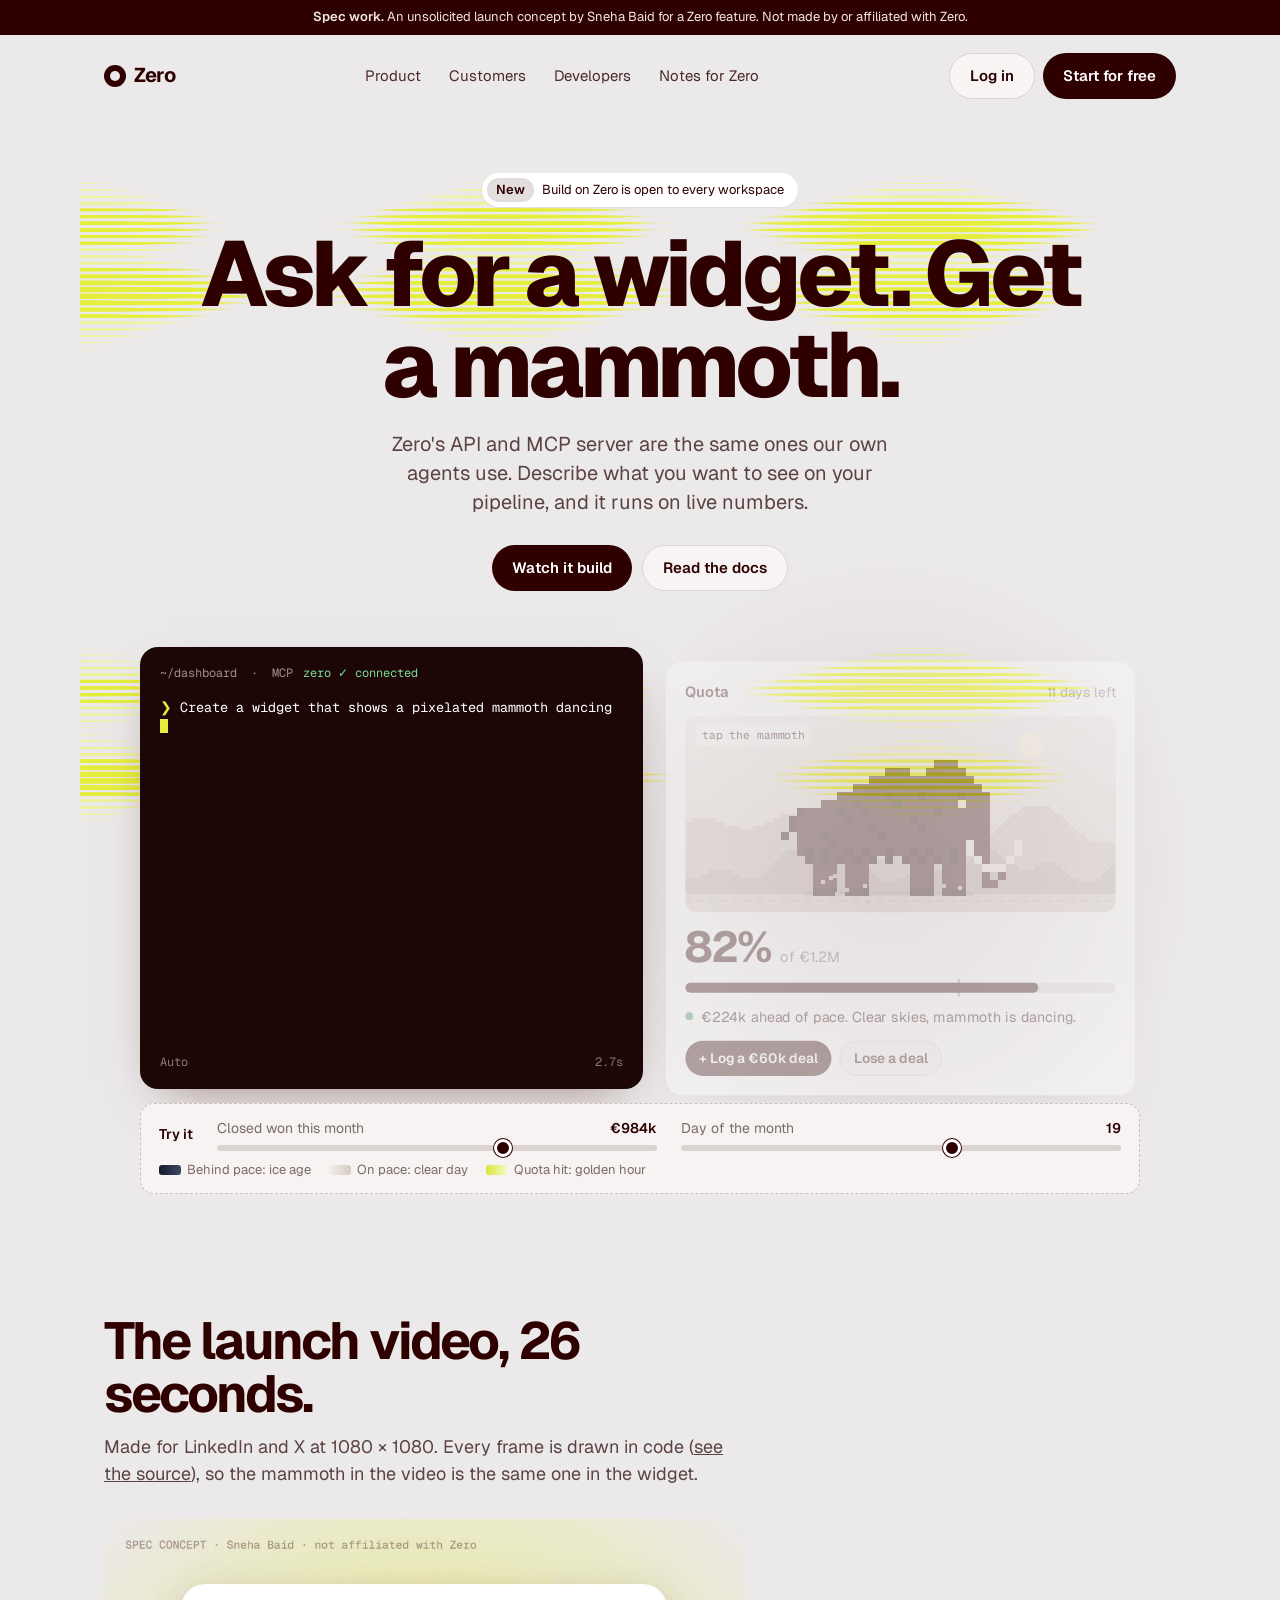
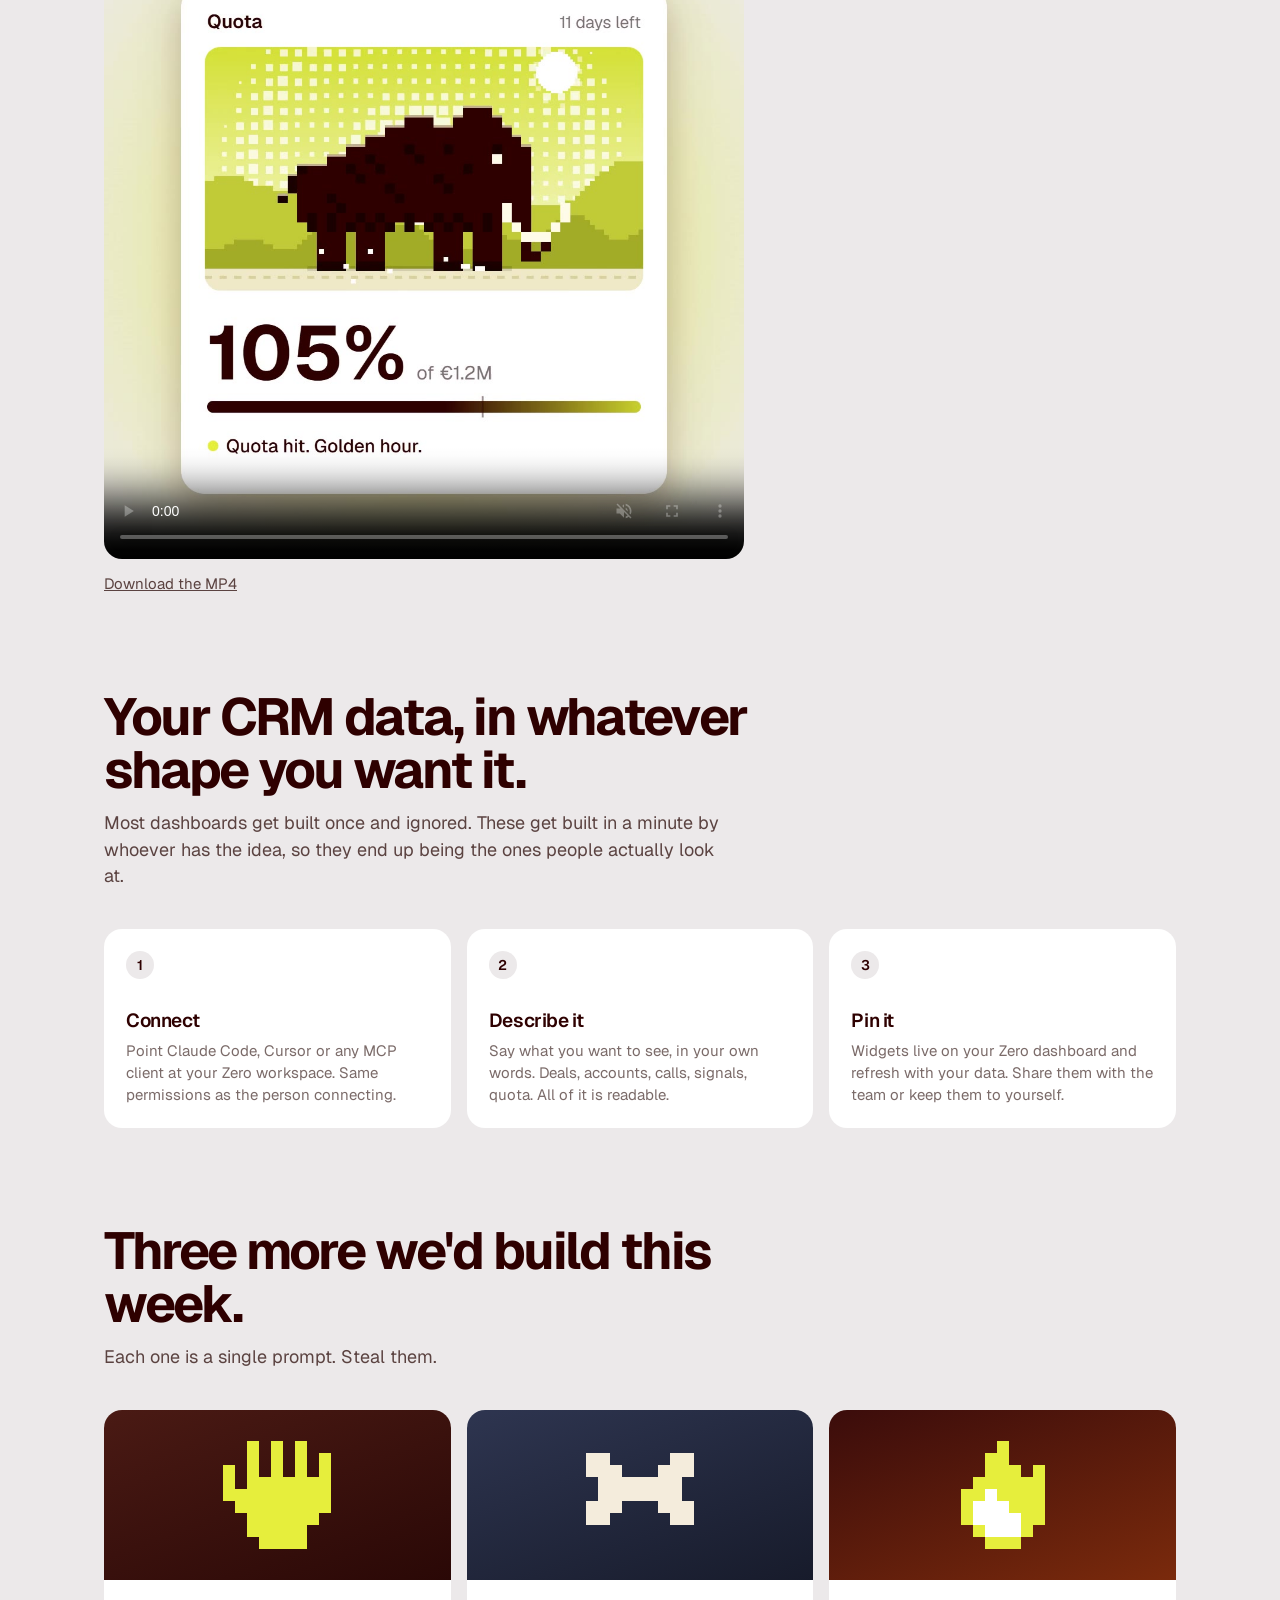
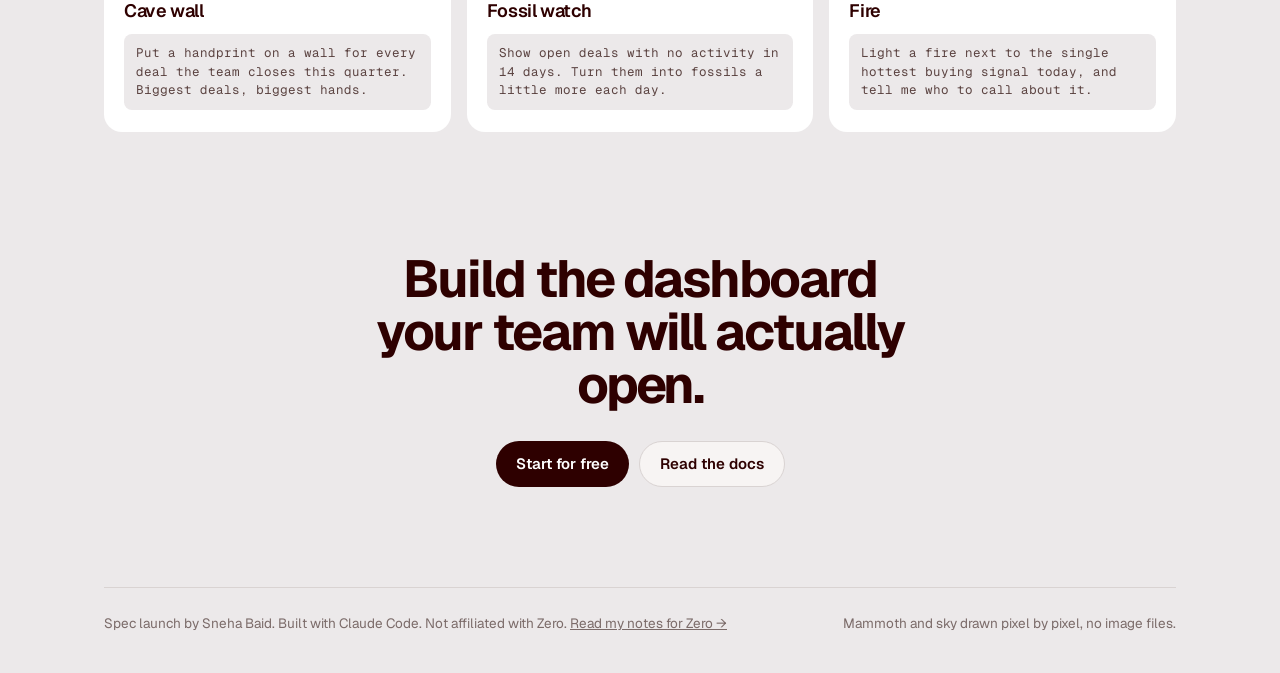
==== commit 3cd73fc5: "Add 26s launch video, its code source and poster Co-Authored-By: Claude Opus 5.5 <noreply@anthropic." ====
--- a/index.html
+++ b/index.html
@@ -215,6 +215,13 @@
       </div>
     </div>
   </header>
+
+  <section id="video">
+    <h2>The launch video, 26 seconds.</h2>
+    <p class="sub">Made for LinkedIn and X at 1080 × 1080. Every frame is drawn in code (<a href="video.html">see the source</a>), so the mammoth in the video is the same one in the widget.</p>
+    <video src="media/build-on-zero.mp4" poster="media/build-on-zero-poster.jpg" controls muted loop playsinline preload="metadata" style="width:100%;max-width:640px;aspect-ratio:1;display:block;margin-top:32px;border-radius:18px;background:#e2dedd"></video>
+    <p class="sub" style="font-size:15px"><a href="media/build-on-zero.mp4" download>Download the MP4</a></p>
+  </section>
 
   <section id="how">
     <h2>Your CRM data, in whatever shape you want it.</h2>
